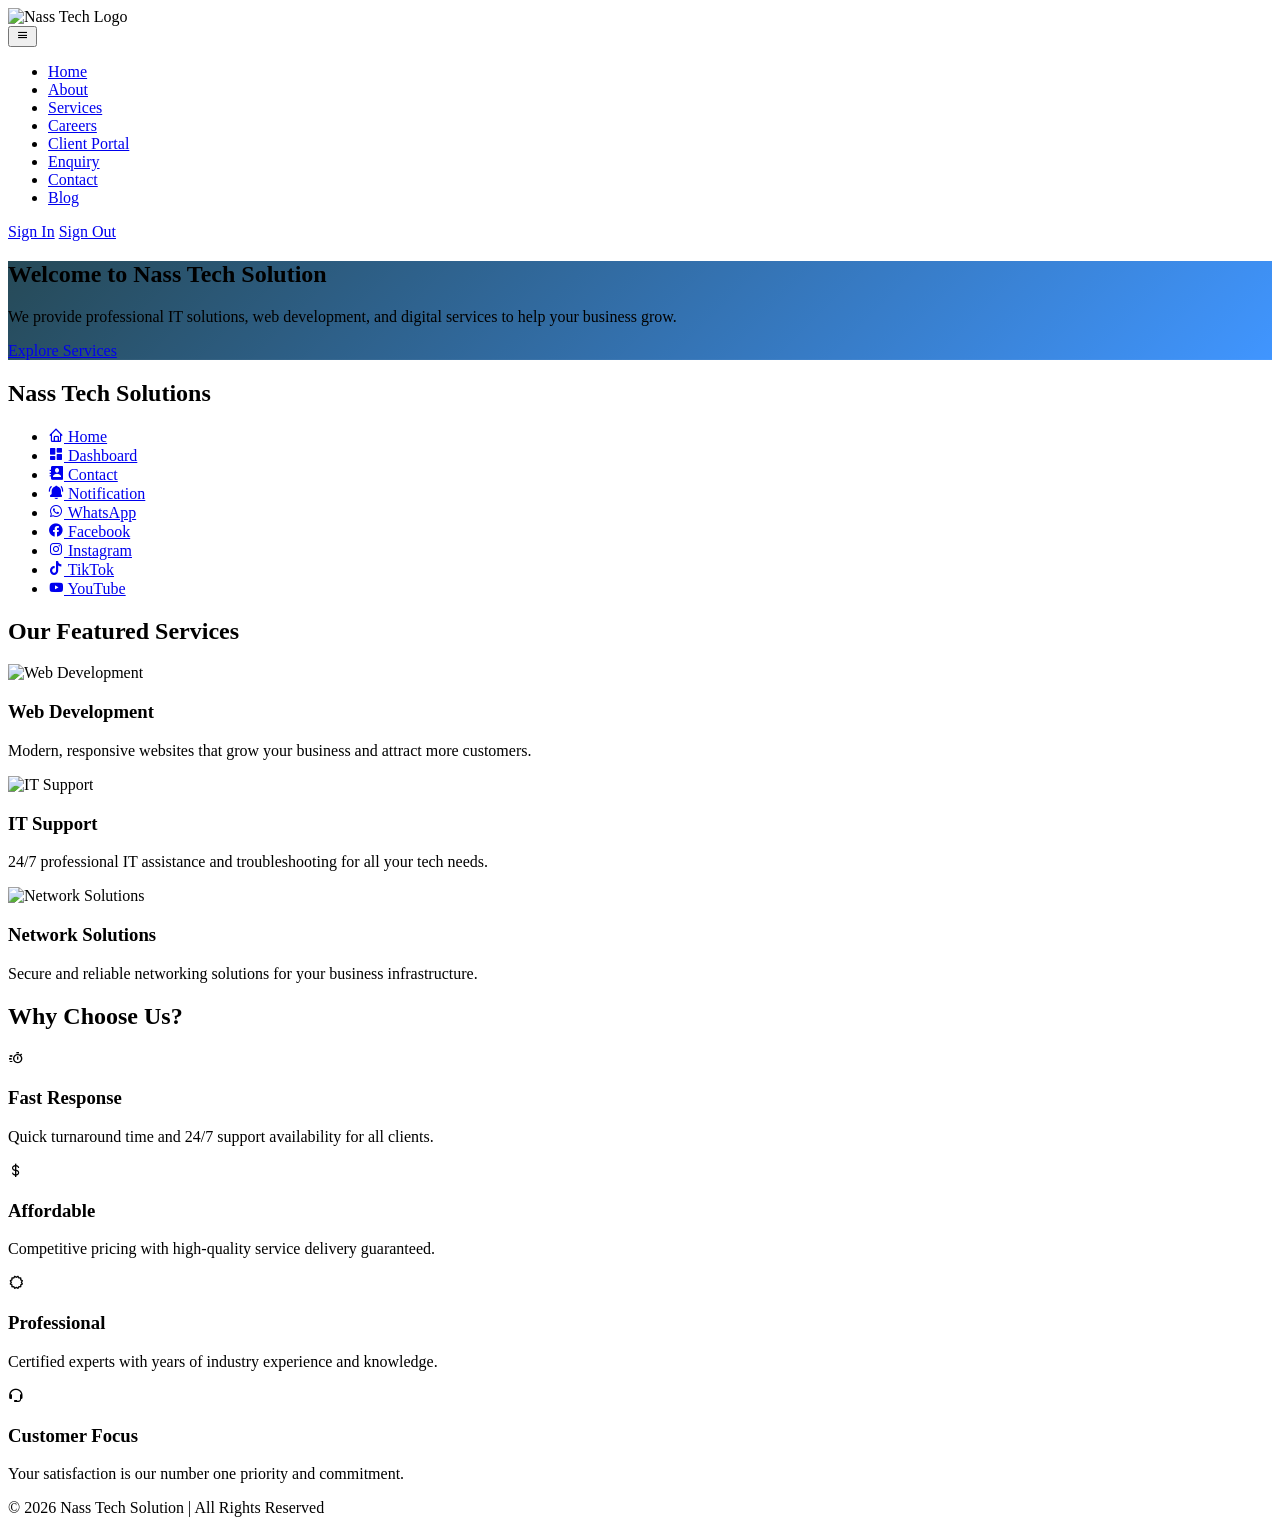
==== index.html @ ac62fe36 "Add files via upload" ====
<!DOCTYPE html>
<!-- Declares the document type and version as HTML5 for proper browser rendering and standards compliance -->
<html lang="en">
    <!-- Root element of the HTML document. The 'lang' attribute sets the primary language to English for accessibility (screen readers) and search engine optimization (SEO) -->

<head>
    <!-- Contains meta-information about the document that is not displayed on the page itself -->
    
    <meta charset="UTF-8">
    <!-- Specifies the character encoding for the document as UTF-8, which supports almost all international characters, symbols, and emojis -->
    
    <meta name="viewport" content="width=device-width, initial-scale=1.0">
    <!-- Ensures proper responsive behavior on mobile devices by setting the viewport width equal to the device's width and initial zoom scale to 1.0. Prevents mobile browsers from scaling down the page -->
     <meta name="description" content="welcome to our home page!, the page that welcome you in our website(design by Hlalelani Maluleke)">
     <meta name="keywords" content=" our website its easy to navigate, you will see welcome message to fell welcome it have dashboard , notification but you can access it when you are register, you can explore services when you are in home page"> 
    
    <title>Nass Tech Solution | Home</title>
    <!-- Sets the title of the web page, which appears on the browser tab, in bookmarks, and in search engine results -->
    
    <link rel="stylesheet" href="css/style.css">
    <!-- Links an external CSS stylesheet (located at css/style.css) to control the visual styling, layout, and responsive design of the page -->
    
    <link href='https://unpkg.com/boxicons@2.1.4/css/boxicons.min.css' rel='stylesheet'>
    <!-- Imports the Boxicons icon library from a CDN (Content Delivery Network), providing a wide range of scalable vector icons for use throughout the page -->
    
    <link rel="icon" href="images/logo/logo.png">
    <!-- Sets the favicon (small icon displayed in the browser tab next to the page title) to the company logo image -->
</head>

<body>
    <!-- Contains all visible content of the web page that users interact with -->

    <!-- ================= NAVIGATION BAR ================= -->
    <!-- Creates the primary navigation menu at the top of the page for site-wide navigation -->
    <nav>
        <!-- Semantic HTML5 element specifically for navigation sections -->
        
        <div class="logo">
            <!-- Container for the company logo, typically positioned on the left of the navigation bar -->
            <img src="images/logo/logo.png" alt="Nass Tech Logo">
            <!-- Displays the company logo image. The 'alt' attribute provides alternative text for screen readers and when images fail to load. Credit note: raf design.com -->
        </div>
        
        <ul class="nav-links">
            <!-- Unordered list holding all primary navigation links. The 'nav-links' class is used for CSS styling (flexbox/horizontal layout) -->
            <li><a href="index.html" class="active">Home</a></li>
            <!-- List item with hyperlink to the Home page. The 'active' class highlights the current page in the navigation menu (typically different color or underline) -->
            <li><a href="about_us.html">About</a></li>
            <!-- Link to the About Us page -->
            <li><a href="services.html">Services</a></li>
            <!-- Link to the Services page -->
            <li><a href="careers.html">Careers</a></li>
            <!-- Link to the Careers/Jobs page -->
            <li><a href="client-portal.html">Client Portal</a></li>
            <!-- Link to the Client Portal (likely a login-protected area for existing clients) -->
            <li><a href="enquiries.html">Enquiry</a></li>
            <!-- Link to the Enquiry/Contact form page -->
            <li><a href="contact_us.html">Contact</a></li>
            <!-- Link to the Contact Us page -->
            <li><a href="blog.html">Blog</a></li>
            <!-- Link to the company Blog page -->
        </ul>
        
        <div class="nav-buttons">
            <!-- Container for authentication/account action buttons, typically positioned on the right side of the navigation bar -->
            <a href="#" class="btn">Sign In</a>
            <!-- Sign In button (currently placeholder link with '#'). Allows existing users to log into their account -->
            <a href="#" class="btn logout">Sign Out</a>
            <!-- Sign Out button with an additional 'logout' class for specific styling (could be hidden when user is not logged in via JavaScript) -->
        </div>
    </nav>

    <!-- ================= HERO SECTION ================= -->
    <!-- Large promotional banner area at the top of the page designed to grab user attention and communicate the core value proposition -->
    <section class="hero" style="background: linear-gradient(135deg, rgba(0,42,58,0.85), rgba(0,114,255,0.75)), url('images/hero/bg_img.jpg'); background-size: cover; background-position: center;">
        <!-- Inline style creates a dark gradient overlay (135-degree angle from dark teal to semi-transparent blue) over a background image (bg_img.jpg). 
             The overlay improves text readability. 'background-size: cover' ensures the image covers the entire section; 'background-position: center' centers the image -->
        
        <div class="hero-content">
            <!-- Container for the hero text content, centered on top of the background image -->
            <h1>Welcome to Nass Tech Solution</h1>
            <!-- Main heading of the hero section - the most important text on the page for both users and SEO -->
            <p>We provide professional IT solutions, web development, and digital services to help your business grow.</p>
            <!-- Supporting subheading text describing the company's core services and value proposition -->
            <a href="services.html" class="btn">Explore Services</a>
            <!-- Call-to-action button that directs users to the Services page to learn more about offerings -->
        </div>
    </section>

    <!-- ================= SIDEBAR ================= -->
    <!-- Sidebar navigation panel - typically positioned on the left or right side of the page containing additional navigation links and social media shortcuts -->
    <aside>
        <!-- Semantic HTML5 element for content that is tangentially related to the main content (sidebar content) -->
        
        <h1>Nass Tech Solutions</h1>
        <!-- Sidebar heading displaying the company name -->
        
        <ul>
            <!-- Unordered list containing sidebar navigation and social media links with icons -->
            <li><a href="#"><i class='bx bx-home'></i> Home</a></li>
            <!-- Link to Home page with home icon. Currently placeholder '#' - should be updated to actual URL -->
            <li><a href="#"><i class='bx bxs-dashboard'></i> Dashboard</a></li>
            <!-- Link to Dashboard (likely client portal or user account dashboard) with dashboard icon -->
            <li><a href="contact_us.html"><i class='bx bxs-contact'></i> Contact</a></li>
            <!-- Link to Contact Us page with contact icon -->
            <li><a href="#"><i class='bx bxs-bell-ring'></i> Notification</a></li>
            <!-- Link to Notifications center with bell icon (could be for user alerts/messages) -->
            <li><a href="#"><i class='bx bxl-whatsapp'></i> WhatsApp</a></li>
            <!-- Link to WhatsApp (likely company WhatsApp chat or business profile) with WhatsApp brand icon -->
            <li><a href="#"><i class='bx bxl-facebook-circle'></i> Facebook</a></li>
            <!-- Link to company Facebook page with Facebook brand icon -->
            <li><a href="#"><i class='bx bxl-instagram'></i> Instagram</a></li>
            <!-- Link to company Instagram profile with Instagram brand icon -->
            <li><a href="#"><i class='bx bxl-tiktok'></i> TikTok</a></li>
            <!-- Link to company TikTok channel with TikTok brand icon -->
            <li><a href="#"><i class='bx bxl-youtube'></i> YouTube</a></li>
            <!-- Link to company YouTube channel with YouTube brand icon -->
        </ul>
    </aside>

    <!-- ================= FEATURED SERVICES SECTION ================= -->
    <!-- Highlights three core services offered by the company in a card-based layout to quickly inform visitors about key offerings -->
    <section class="section">
        <!-- Generic section container with class 'section' for consistent styling (padding, margins, max-width, etc.) -->
        
        <h2>Our Featured Services</h2>
        <!-- Section heading identifying the content as featured services -->
        
        <div class="cards">
            <!-- Container using CSS Grid or Flexbox (via the 'cards' class) to display service cards in a responsive grid layout -->
            
            <div class="card">
                <!-- Individual card component for one featured service -->
                <img src="images/home/dev1.jpg" alt="Web Development">
                <!-- Service-related image with descriptive alt text for accessibility -->
                <h3>Web Development</h3>
                <!-- Service title -->
                <p>Modern, responsive websites that grow your business and attract more customers.</p>
                <!-- Brief description of the web development service -->
            </div>
            
            <div class="card">
                <!-- Second featured service card -->
                <img src="images/home/remotes.png" alt="IT Support">
                <h3>IT Support</h3>
                <p>24/7 professional IT assistance and troubleshooting for all your tech needs.</p>
                <!-- Highlights round-the-clock support availability -->
            </div>
            
            <div class="card">
                <!-- Third featured service card -->
                <img src="images/home/net.jpg" alt="Network Solutions">
                <h3>Network Solutions</h3>
                <p>Secure and reliable networking solutions for your business infrastructure.</p>
                <!-- Focuses on security and reliability for business networks -->
            </div>
        </div>
    </section>

    <!-- ================= WHY CHOOSE US SECTION ================= -->
    <!-- Highlights key differentiators and value propositions to build trust and persuade potential clients to choose this company -->
    <section class="section">
        <h2>Why Choose Us?</h2>
        <!-- Section heading asking a persuasive question to engage users and introduce the benefits -->
        
        <div class="contact-grid">
            <!-- Container using a grid layout (similar to 'cards' but named 'contact-grid' for semantic clarity) to display benefit features -->
            
            <div class="contact-card">
                <!-- Individual feature card for each benefit -->
                <div class="contact-icon">
                    <i class='bx bx-timer'></i>
                    <!-- Boxicons timer icon representing quick/fast response time -->
                </div>
                <h3>Fast Response</h3>
                <!-- Benefit title -->
                <p>Quick turnaround time and 24/7 support availability for all clients.</p>
                <!-- Detailed explanation of the benefit -->
            </div>
            
            <div class="contact-card">
                <!-- Second benefit card -->
                <div class="contact-icon">
                    <i class='bx bx-dollar'></i>
                    <!-- Dollar sign icon representing affordability and cost-effectiveness -->
                </div>
                <h3>Affordable</h3>
                <p>Competitive pricing with high-quality service delivery guaranteed.</p>
                <!-- Emphasizes value for money -->
            </div>
            
            <div class="contact-card">
                <!-- Third benefit card -->
                <div class="contact-icon">
                    <i class='bx bx-certification'></i>
                    <!-- Certification/badge icon representing professional credentials and expertise -->
                </div>
                <h3>Professional</h3>
                <p>Certified experts with years of industry experience and knowledge.</p>
                <!-- Highlights team qualifications -->
            </div>
            
            <div class="contact-card">
                <!-- Fourth benefit card -->
                <div class="contact-icon">
                    <i class='bx bx-support'></i>
                    <!-- Support/headset icon representing customer service and client focus -->
                </div>
                <h3>Customer Focus</h3>
                <p>Your satisfaction is our number one priority and commitment.</p>
                <!-- Emphasizes client-centric approach -->
            </div>
        </div>
    </section>

    <!-- ================= FOOTER ================= -->
    <!-- Bottom section of the page containing copyright, legal information, and often additional links -->
    <footer>
        <!-- Semantic HTML5 element for footer content - typically appears at the bottom of every page -->
        <p>© 2026 Nass Tech Solution | All Rights Reserved</p>
        <!-- Copyright notice with the company name, current year, and legal rights statement. 
             The '©' symbol represents the copyright mark. This protects the company's ownership of the website content -->
    </footer>
    <script>
    // ================= MOBILE MENU FUNCTIONALITY =================
    // This script adds a hamburger menu button and makes the navigation responsive on mobile devices
    
    document.addEventListener('DOMContentLoaded', function() {
        // Get the navigation element
        const nav = document.querySelector('nav');
        
        // Check if hamburger button already exists (to avoid duplicates)
        const existingToggle = document.querySelector('.menu-toggle');
        
        // Create hamburger button if it doesn't exist
        if (!existingToggle && nav) {
            // Create the hamburger button element
            const toggleBtn = document.createElement('button');
            toggleBtn.className = 'menu-toggle';
            toggleBtn.setAttribute('aria-label', 'Toggle menu');
            toggleBtn.setAttribute('aria-expanded', 'false');
            toggleBtn.innerHTML = '<i class="bx bx-menu"></i>'; // Using Boxicons menu icon
            
            // Find where to insert the button (after the logo)
            const logo = document.querySelector('.logo');
            if (logo && logo.nextSibling) {
                nav.insertBefore(toggleBtn, logo.nextSibling);
            } else {
                nav.insertBefore(toggleBtn, nav.firstChild);
            }
        }
        
        // Get the menu toggle button and navigation links
        const menuToggle = document.querySelector('.menu-toggle');
        const navLinks = document.querySelector('.nav-links');
        
        // Add click functionality if both elements exist
        if (menuToggle && navLinks) {
            menuToggle.addEventListener('click', function(e) {
                e.stopPropagation();
                
                // Toggle the 'active' class on nav-links
                navLinks.classList.toggle('active');
                
                // Update aria-expanded attribute for accessibility
                const isExpanded = navLinks.classList.contains('active');
                menuToggle.setAttribute('aria-expanded', isExpanded);
                
                // Change icon between menu and close (X)
                const icon = menuToggle.querySelector('i');
                if (icon) {
                    if (navLinks.classList.contains('active')) {
                        icon.classList.remove('bx-menu');
                        icon.classList.add('bx-x');
                    } else {
                        icon.classList.remove('bx-x');
                        icon.classList.add('bx-menu');
                    }
                }
            });
            
            // Close the menu when a navigation link is clicked (good user experience)
            const navLinksItems = navLinks.querySelectorAll('a');
            navLinksItems.forEach(link => {
                link.addEventListener('click', function() {
                    navLinks.classList.remove('active');
                    
                    // Reset the menu icon back to hamburger
                    const icon = menuToggle.querySelector('i');
                    if (icon) {
                        icon.classList.remove('bx-x');
                        icon.classList.add('bx-menu');
                    }
                    
                    // Update aria-expanded
                    menuToggle.setAttribute('aria-expanded', 'false');
                });
            });
        }
        
        // Close menu when clicking outside of it (optional but improves UX)
        document.addEventListener('click', function(event) {
            const menuToggle = document.querySelector('.menu-toggle');
            const navLinks = document.querySelector('.nav-links');
            
            if (menuToggle && navLinks && navLinks.classList.contains('active')) {
                // Check if click is outside both the menu toggle and the nav links
                if (!menuToggle.contains(event.target) && !navLinks.contains(event.target)) {
                    navLinks.classList.remove('active');
                    
                    // Reset the menu icon back to hamburger
                    const icon = menuToggle.querySelector('i');
                    if (icon) {
                        icon.classList.remove('bx-x');
                        icon.classList.add('bx-menu');
                    }
                    
                    // Update aria-expanded
                    menuToggle.setAttribute('aria-expanded', 'false');
                }
            }
        });
        
        // Handle window resize - reset menu if screen becomes larger
        window.addEventListener('resize', function() {
            const menuToggle = document.querySelector('.menu-toggle');
            const navLinks = document.querySelector('.nav-links');
            
            if (window.innerWidth > 768 && navLinks && navLinks.classList.contains('active')) {
                navLinks.classList.remove('active');
                
                // Reset the menu icon
                if (menuToggle) {
                    const icon = menuToggle.querySelector('i');
                    if (icon) {
                        icon.classList.remove('bx-x');
                        icon.classList.add('bx-menu');
                    }
                    menuToggle.setAttribute('aria-expanded', 'false');
                }
            }
        });
    });
</script>
<script src="js/script.js"></script>
</body>
</html>
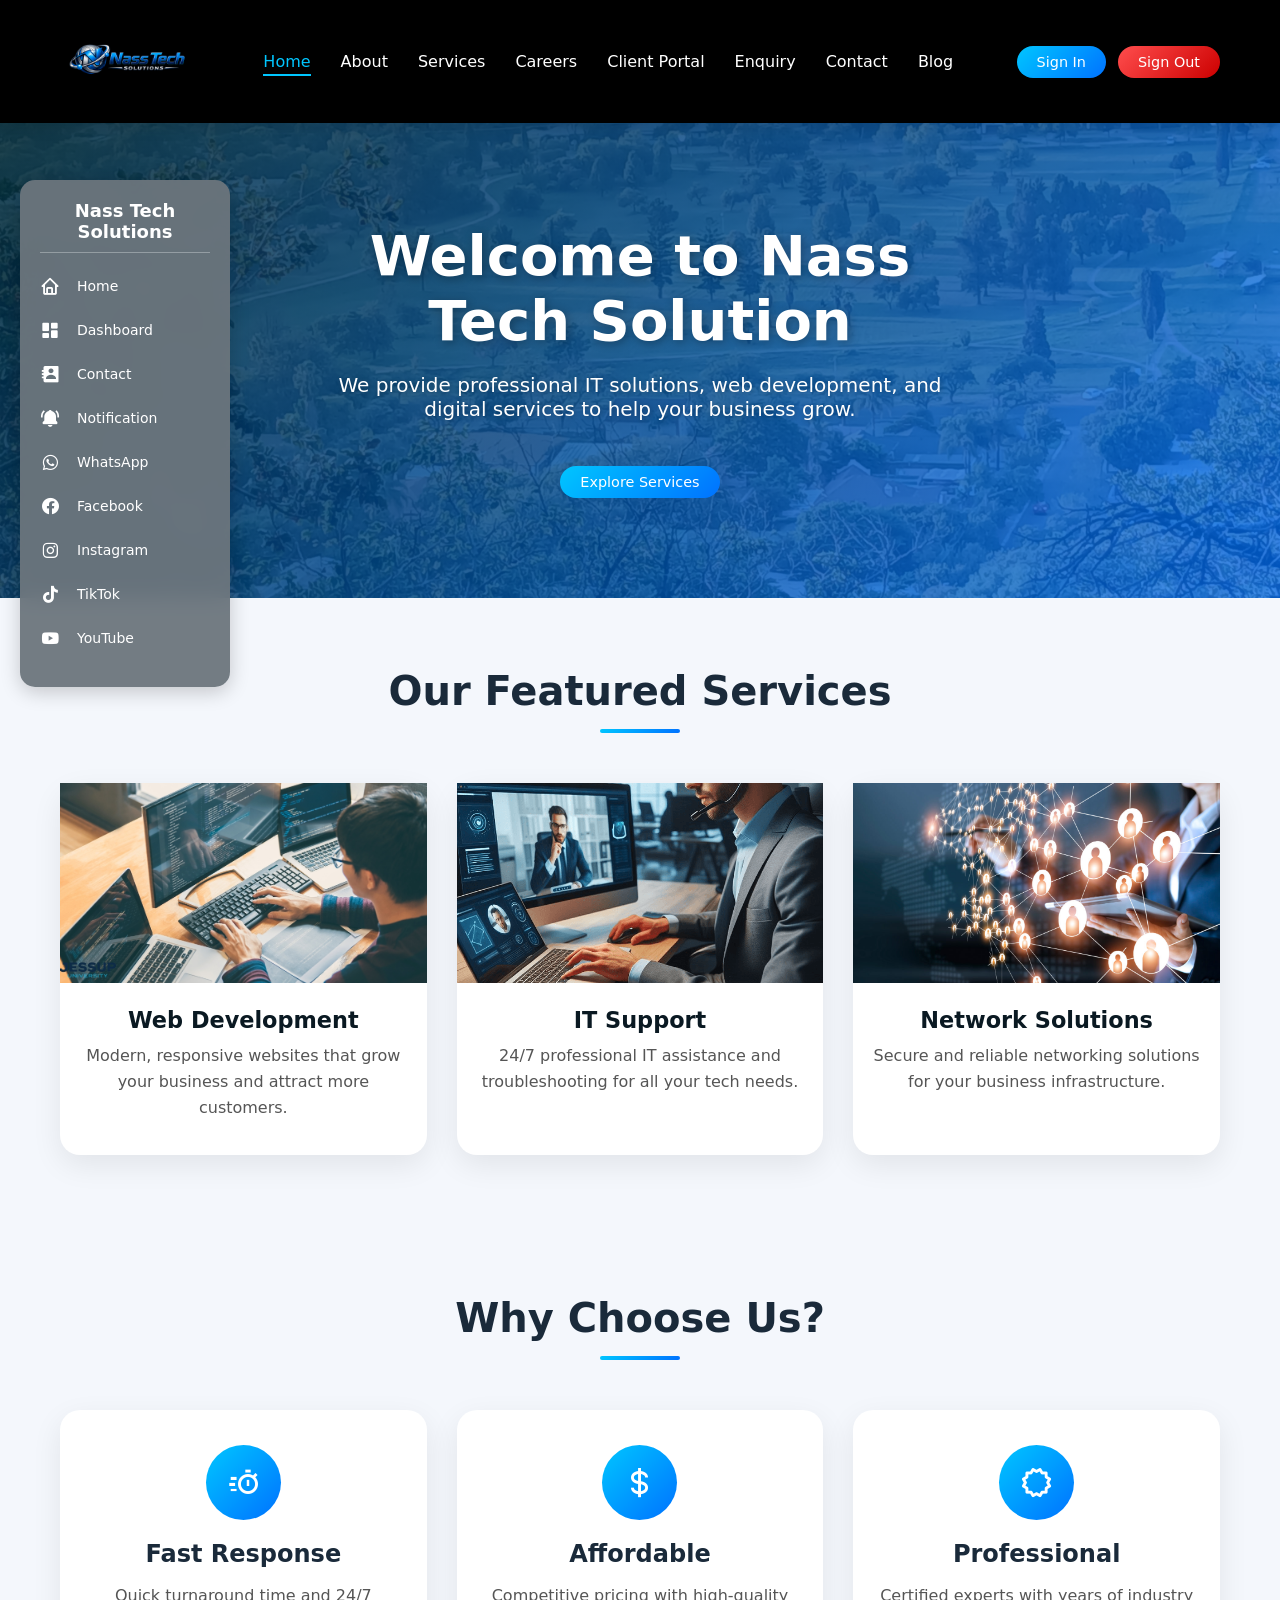
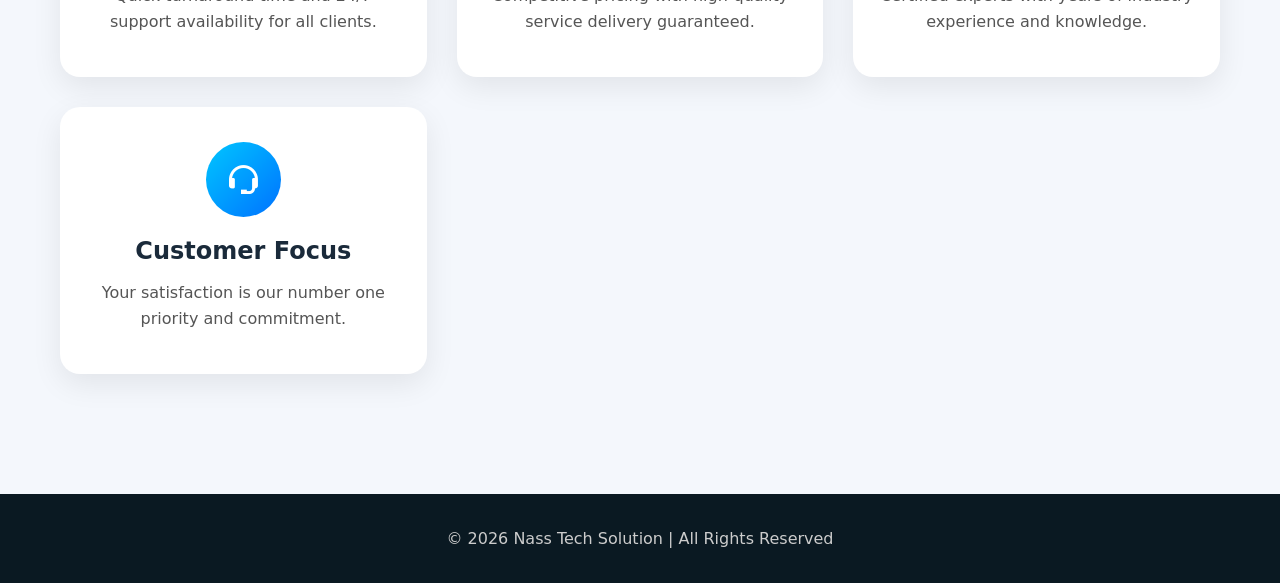
==== commit 488a901e: "Update index.html" ====
--- a/index.html
+++ b/index.html
@@ -12,7 +12,7 @@
     <meta name="viewport" content="width=device-width, initial-scale=1.0">
     <!-- Ensures proper responsive behavior on mobile devices by setting the viewport width equal to the device's width and initial zoom scale to 1.0. Prevents mobile browsers from scaling down the page -->
      <meta name="description" content="welcome to our home page!, the page that welcome you in our website(design by Hlalelani Maluleke)">
-     <meta name="keywords" content=" our website its easy to navigate, you will see welcome message to fell welcome it have dashboard , notification but you can access it when you are register, you can explore services when you are in home page"> 
+     <meta name="keywords" content=" IT solutions, web development, network solutions, IT support, digital services, tech company, Nass Tech"> 
     
     <title>Nass Tech Solution | Home</title>
     <!-- Sets the title of the web page, which appears on the browser tab, in bookmarks, and in search engine results -->
@@ -344,4 +344,4 @@
 </script>
 <script src="js/script.js"></script>
 </body>
-</html>+</html>
--- a/css/style.css
+++ b/css/style.css
@@ -0,0 +1,1453 @@
+/* ========================= RESET ========================= */                                                                 /* reference   https://meyerweb.com/eric/tools/css/reset/ */   
+/* Resets default browser styles to ensure consistent rendering across all browsers */
+* {
+    margin: 0;
+    /* Removes default margin from all elements */
+    padding: 0;
+    /* Removes default padding from all elements */
+    box-sizing: border-box;
+    /* Includes padding and border in element's total width/height calculation, making layout more predictable */
+    font-family: 'Segoe UI', system-ui, -apple-system, BlinkMacSystemFont, 'Roboto', sans-serif;
+    /* Sets a modern font stack with fallbacks for cross-platform compatibility */
+}
+
+body {                                                                                                                      
+    background: #f4f7fc;
+    /* Light blue-gray background for the entire page, creating a clean, professional look */
+}
+
+/* ========================= NAVBAR ========================= */
+nav {
+    background: #000000;
+    padding: 15px 60px;
+    display: flex;
+    align-items: center;
+    justify-content: space-between;
+    flex-wrap: wrap;
+    position: sticky;
+    top: 0;
+    z-index: 1000;
+    box-shadow: 0 4px 15px rgba(0,0,0,0.1);
+}
+
+.logo img {
+    width: 140px;
+    height: auto;
+    display: block;
+    border-radius: 10px;
+    transition: transform 0.3s;
+}
+
+.logo img:hover {
+    transform: scale(1.05);
+}
+
+.nav-links {
+    display: flex;
+    list-style: none;
+    gap: 30px;
+    flex-wrap: wrap;
+}
+
+.nav-links a {
+    text-decoration: none;
+    color: white;
+    font-size: 16px;
+    font-weight: 500;
+    transition: 0.3s;
+    position: relative;
+}
+
+.nav-links a::after {
+    content: '';
+    position: absolute;
+    bottom: -5px;
+    left: 0;
+    width: 0%;
+    height: 2px;
+    background: #00c6ff;
+    transition: 0.3s;
+}
+
+.nav-links a:hover::after,
+.nav-links .active::after {
+    width: 100%;
+}
+
+.nav-links a:hover,
+.nav-links .active {
+    color: #00c6ff;
+}
+
+/* ========================= BUTTONS ========================= */
+.btn {
+    padding: 8px 20px;
+    border-radius: 30px;
+    background: linear-gradient(135deg, #00c6ff, #0072ff);
+    color: white;
+    text-decoration: none;
+    transition: 0.3s;
+    font-weight: 500;
+    display: inline-block;
+    cursor: pointer;
+    border: none;
+    font-size: 14px;
+}
+
+.btn:hover {
+    transform: translateY(-2px);
+    box-shadow: 0 5px 15px rgba(0,114,255,0.3);
+}
+
+.logout {
+    background: linear-gradient(135deg, #ff4d4d, #cc0000);
+}
+
+.logout:hover {
+    box-shadow: 0 5px 15px rgba(255,0,0,0.3);
+}
+
+.nav-buttons {
+    display: flex;
+    gap: 12px;
+}
+
+.btn:active {
+    transform: scale(0.95);
+}
+
+/* ========================= HERO ========================= */
+.hero {
+    min-height: 50vh;
+    background-size: cover;
+    background-position: center;
+    display: flex;
+    flex-direction: column;
+    align-items: center;
+    justify-content: center;
+    text-align: center;
+    color: white;
+    position: relative;
+    background-color: #0a2b3a;
+    padding: 80px 20px;
+}
+
+.hero h1 {
+    font-size: 56px;
+    margin-bottom: 20px;
+    font-weight: 700;
+    text-shadow: 2px 2px 10px rgba(0,0,0,0.3);
+}
+
+.hero p {
+    font-size: 20px;
+    max-width: 700px;
+    margin: 0 auto;
+    text-shadow: 1px 1px 5px rgba(0,0,0,0.3);
+}
+
+.hero-content {
+    text-align: center;
+    max-width: 700px;
+    padding: 20px;
+}
+
+.hero-content .btn {
+    margin-top: 45px;
+    display: inline-block;
+}
+
+/* ========================= SECTIONS ========================= */
+.section {
+    padding: 70px 20px;
+    max-width: 1200px;
+    margin: 0 auto;
+}
+
+.section h2 {
+    font-size: 2.5rem;
+    text-align: center;
+    margin-bottom: 50px;
+    color: #1a2a3a;
+    position: relative;
+}
+
+.section h2::after {
+    content: "";
+    display: block;
+    width: 80px;
+    height: 4px;
+    background: linear-gradient(135deg, #00c6ff, #0072ff);
+    margin: 15px auto 0;
+    border-radius: 2px;
+}
+
+/* ========================= CARDS ========================= */
+.cards {
+    display: grid;
+    grid-template-columns: repeat(auto-fit, minmax(320px, 1fr));
+    gap: 30px;
+}
+
+/* CRITICAL FIX: Changed overflow from 'hidden' to 'visible' so dropdown content isn't cut off */
+.card {
+    background: white;
+    border-radius: 20px;
+    overflow: visible;
+    /* CHANGED: This allows the dropdown details to be visible outside the card */
+    box-shadow: 0 10px 30px rgba(0,0,0,0.08);
+    text-align: center;
+    padding-bottom: 25px;
+    transition: all 0.3s ease;
+}
+
+.card:hover {
+    transform: translateY(-8px);
+    box-shadow: 0 20px 40px rgba(0,0,0,0.12);
+}
+
+.card img, .card video {
+    width: 100%;
+    height: 200px;
+    object-fit: cover;
+    transition: transform 0.3s;
+}
+
+.card:hover img, .card:hover video {
+    transform: scale(1.05);
+}
+
+.card h3 {
+    margin: 20px 0 10px;
+    color: #0a1922;
+    font-size: 1.4rem;
+}
+
+.card p {
+    padding: 0 20px;
+    color: #555;
+    line-height: 1.6;
+    margin-bottom: 10px;
+}
+
+.card small {
+    color: #888;
+    font-size: 12px;
+}
+
+.price {
+    font-size: 28px;
+    font-weight: bold;
+    color: #0072ff;
+    margin: 15px 0;
+    background: linear-gradient(135deg, #00c6ff10, #0072ff10);
+    display: inline-block;
+    padding: 8px 20px;
+    border-radius: 40px;
+}
+
+.price span {
+    font-size: 14px;
+    color: #777;
+    font-weight: normal;
+}
+
+.card video {
+    background: #1a2a3a;
+    cursor: pointer;
+}
+
+.card video::-webkit-media-controls {
+    background: rgba(0,0,0,0.6);
+    border-radius: 10px;
+}
+
+.card .btn {
+    margin-top: 10px;
+    display: inline-block;
+    padding: 10px 25px;
+}
+
+/* ========================= CONTACT PAGE STYLES ========================= */
+.contact-grid {
+    display: grid;
+    grid-template-columns: repeat(auto-fit, minmax(280px, 1fr));
+    gap: 30px;
+    margin-top: 40px;
+}
+
+.contact-card {
+    background: white;
+    border-radius: 20px;
+    padding: 35px 25px;
+    text-align: center;
+    box-shadow: 0 10px 30px rgba(0,0,0,0.08);
+    transition: all 0.3s ease;
+}
+
+.contact-card:hover {
+    transform: translateY(-8px);
+    box-shadow: 0 20px 40px rgba(0,0,0,0.12);
+}
+
+.contact-icon {
+    width: 75px;
+    height: 75px;
+    background: linear-gradient(135deg, #00c6ff, #0072ff);
+    border-radius: 50%;
+    display: flex;
+    align-items: center;
+    justify-content: center;
+    margin: 0 auto 20px;
+    transition: transform 0.3s;
+}
+
+.contact-card:hover .contact-icon {
+    transform: scale(1.1);
+}
+
+.contact-icon i {
+    font-size: 35px;
+    color: white;
+}
+
+.contact-card h3 {
+    font-size: 1.5rem;
+    margin-bottom: 15px;
+    color: #1a2a3a;
+}
+
+.contact-card p {
+    color: #555;
+    line-height: 1.6;
+    margin: 8px 0;
+}
+
+.contact-card a {
+    color: #0072ff;
+    text-decoration: none;
+    transition: 0.3s;
+    font-weight: 500;
+}
+
+.contact-card a:hover {
+    color: #00c6ff;
+    text-decoration: underline;
+}
+
+/* ========================= ENQUIRY PAGE STYLES ========================= */
+.enquiry-grid {
+    display: grid;
+    grid-template-columns: 1fr 1.5fr;
+    gap: 40px;
+    align-items: start;
+}
+
+.enquiry-info-card {
+    background: linear-gradient(135deg, #0a1922, #0e2a38);
+    border-radius: 25px;
+    padding: 40px 30px;
+    color: white;
+    position: sticky;
+    top: 100px;
+}
+
+.enquiry-info-card .info-icon {
+    width: 70px;
+    height: 70px;
+    background: linear-gradient(135deg, #00c6ff, #0072ff);
+    border-radius: 50%;
+    display: flex;
+    align-items: center;
+    justify-content: center;
+    margin-bottom: 25px;
+}
+
+.enquiry-info-card .info-icon i {
+    font-size: 35px;
+    color: white;
+}
+
+.enquiry-info-card h3 {
+    font-size: 1.8rem;
+    margin-bottom: 15px;
+}
+
+.enquiry-info-card p {
+    line-height: 1.6;
+    margin-bottom: 25px;
+    opacity: 0.9;
+}
+
+.info-list {
+    list-style: none;
+    margin-top: 20px;
+}
+
+.info-list li {
+    margin-bottom: 12px;
+    display: flex;
+    align-items: center;
+    gap: 10px;
+}
+
+.info-list li i {
+    color: #00c6ff;
+    font-size: 20px;
+}
+
+.enquiry-form-container {
+    background: white;
+    border-radius: 25px;
+    padding: 35px;
+    box-shadow: 0 10px 30px rgba(0,0,0,0.08);
+}
+
+.enquiry-form-container h3 {
+    font-size: 1.6rem;
+    color: #1a2a3a;
+    margin-bottom: 25px;
+    display: flex;
+    align-items: center;
+    gap: 10px;
+}
+
+.enquiry-form-container h3 i {
+    color: #00c6ff;
+}
+
+/* ========================= FORM STYLES ========================= */
+.form-container {
+    background: white;
+    border-radius: 25px;
+    padding: 45px;
+    box-shadow: 0 10px 30px rgba(0,0,0,0.08);
+    max-width: 700px;
+    margin: 0 auto;
+}
+
+.form-row {
+    display: grid;
+    grid-template-columns: 1fr 1fr;
+    gap: 20px;
+}
+
+.input-group {
+    margin-bottom: 22px;
+}
+
+.input-group label {
+    display: block;
+    margin-bottom: 8px;
+    font-weight: 600;
+    color: #1a2a3a;
+}
+
+.input-group label i {
+    color: #00c6ff;
+    margin-right: 5px;
+}
+
+.input-group input,
+.input-group textarea,
+.enquiry-form-container input,
+.enquiry-form-container textarea,
+form input,
+form textarea {
+    width: 100%;
+    padding: 14px 18px;
+    border: 2px solid #e0e6ed;
+    border-radius: 12px;
+    font-size: 1rem;
+    transition: all 0.3s;
+    background: #f9fbfd;
+}
+
+.input-group input:focus,
+.input-group textarea:focus,
+.enquiry-form-container input:focus,
+.enquiry-form-container textarea:focus,
+form input:focus,
+form textarea:focus {
+    outline: none;
+    border-color: #00c6ff;
+    background: white;
+    box-shadow: 0 0 0 4px rgba(0,198,255,0.1);
+}
+
+.btn-submit,
+form button,
+.enquiry-form-container button {
+    background: linear-gradient(135deg, #00c6ff, #0072ff);
+    color: white;
+    border: none;
+    padding: 14px 35px;
+    border-radius: 40px;
+    font-size: 1rem;
+    font-weight: 600;
+    cursor: pointer;
+    transition: all 0.3s;
+    width: 100%;
+    display: flex;
+    align-items: center;
+    justify-content: center;
+    gap: 10px;
+}
+
+.btn-submit:hover,
+form button:hover,
+.enquiry-form-container button:hover {
+    transform: translateY(-2px);
+    box-shadow: 0 8px 20px rgba(0,114,255,0.3);
+}
+
+/* ========================= FOOTER ========================= */
+footer {
+    background: #0a1922;
+    color: #ccc;
+    text-align: center;
+    padding: 35px 20px;
+    margin-top: 50px;
+}
+
+/* ========================= SIDEBAR ========================= */
+aside {
+    position: fixed;
+    top: 180px;
+    left: 20px;
+    background: rgba(108, 117, 125, 0.95);
+    backdrop-filter: blur(10px);
+    padding: 20px;
+    border-radius: 15px;
+    width: 210px;
+    color: white;
+    z-index: 999;
+    box-shadow: 0 5px 20px rgba(0,0,0,0.2);
+}
+
+aside h1 {
+    font-size: 18px;
+    margin-bottom: 18px;
+    text-align: center;
+    border-bottom: 1px solid rgba(255,255,255,0.3);
+    padding-bottom: 10px;
+}
+
+aside ul {
+    list-style: none;
+}
+
+aside ul li {
+    margin-bottom: 14px;
+}
+
+aside ul li a {
+    color: white;
+    text-decoration: none;
+    display: flex;
+    align-items: center;
+    gap: 12px;
+    transition: 0.3s;
+    padding: 5px 0;
+    font-size: 14px;
+}
+
+aside ul li a:hover {
+    color: #00c6ff;
+    transform: translateX(5px);
+}
+
+aside ul li a i {
+    font-size: 20px;
+    width: 25px;
+}
+
+/* ========================= MAP SECTION STYLES ========================= */
+.map-wrapper {
+    width: 100%;
+    border-radius: 20px;
+    overflow: hidden;
+    box-shadow: 0 10px 30px rgba(0,0,0,0.1);
+    transition: transform 0.3s ease, box-shadow 0.3s ease;
+}
+
+.map-wrapper:hover {
+    transform: translateY(-5px);
+    box-shadow: 0 20px 40px rgba(0,0,0,0.15);
+}
+
+.map-wrapper iframe {
+    width: 100%;
+    height: 400px;
+    border: 0;
+    display: block;
+}
+
+.map-address {
+    text-align: center;
+    margin-top: 1.2rem;
+    font-size: 1rem;
+    color: #0a2f44;
+    font-weight: 500;
+}
+
+/* ========================= BLOG VIDEO SPECIFIC ========================= */
+.card video {
+    width: 100%;
+    height: 200px;
+    object-fit: cover;
+    background: #1a2a3a;
+    border-radius: 15px 15px 0 0;
+}
+
+/* ========================= ACTIVE NAVIGATION ========================= */
+.nav-links .active {
+    color: #00c6ff;
+}
+
+.nav-links .active::after {
+    width: 100%;
+}
+
+/* ========================= SCROLL BEHAVIOR ========================= */
+html {
+    scroll-behavior: smooth;
+}
+
+/* ========================= SERVICE ICONS IN CARDS ========================= */
+.card i {
+    font-size: 48px;
+    color: #0072ff;
+    margin-top: 20px;
+    display: inline-block;
+}
+
+/* ========================= RESPONSIVE DESIGN ========================= */
+@media (max-width: 1200px) {
+    /* Don't hide the sidebar, just make it smaller */
+    aside {
+        width: 220px;
+        left: 10px;
+        top: 100px;
+        padding: 15px;
+    }
+    
+    /* Adjust body margin to match smaller sidebar */
+    body {
+        margin-left: 240px;
+    }
+    
+    nav {
+        padding: 15px 30px;
+    }
+}
+
+@media (max-width: 900px) {
+    .enquiry-grid {
+        grid-template-columns: 1fr;
+        gap: 30px;
+    }
+    .enquiry-info-card {
+        position: relative;
+        top: 0;
+    }
+}
+
+@media (max-width: 768px) {
+    nav {
+        flex-direction: column;
+        gap: 15px;
+        padding: 15px;
+    }
+    .nav-links {
+        justify-content: center;
+        gap: 18px;
+    }
+    .hero h1 {
+        font-size: 36px;
+    }
+    .hero p {
+        font-size: 16px;
+    }
+    .section h2 {
+        font-size: 28px;
+    }
+    .form-row {
+        grid-template-columns: 1fr;
+        gap: 0;
+    }
+    .form-container {
+        padding: 25px;
+    }
+    .contact-card {
+        padding: 25px 20px;
+    }
+    .enquiry-form-container {
+        padding: 25px;
+    }
+    .enquiry-info-card {
+        padding: 25px;
+    }
+    .enquiry-info-card h3 {
+        font-size: 1.4rem;
+    }
+    .cards {
+        gap: 20px;
+        grid-template-columns: 1fr;
+    }
+    .contact-grid {
+        gap: 20px;
+    }
+    .card h3 {
+        font-size: 1.2rem;
+    }
+    .price {
+        font-size: 22px;
+        padding: 6px 15px;
+    }
+}
+
+@media (max-width: 480px) {
+    .hero h1 {
+        font-size: 28px;
+    }
+    .section {
+        padding: 40px 15px;
+    }
+    .btn {
+        padding: 6px 15px;
+        font-size: 12px;
+    }
+    .nav-links {
+        gap: 12px;
+    }
+    .nav-links a {
+        font-size: 13px;
+    }
+    .contact-icon {
+        width: 55px;
+        height: 55px;
+    }
+    .contact-icon i {
+        font-size: 25px;
+    }
+    .contact-card h3 {
+        font-size: 1.2rem;
+    }
+}
+
+/* ========================= NEWSLETTER SECTION ========================= */
+#newsletterMsg {
+    transition: all 0.3s ease;
+}
+
+/* ========================= PRICING TABLE HIGHLIGHTS ========================= */
+.card .price {
+    margin: 15px auto;
+    width: fit-content;
+}
+
+/* ========================= IMAGE PLACEHOLDER STYLES ========================= */
+img[src*="images/"] {
+    background: linear-gradient(135deg, #e0e6ed, #f4f7fc);
+}
+
+/* ========================= CARD READ MORE BUTTON ========================= */
+.card .btn {
+    background: linear-gradient(135deg, #00c6ff, #0072ff);
+    width: auto;
+    display: inline-block;
+    padding: 8px 20px;
+    font-size: 14px;
+}
+
+.card .btn:hover {
+    transform: translateY(-2px);
+    box-shadow: 0 5px 15px rgba(0,114,255,0.3);
+}
+
+/* ==================== REGISTRATION MODAL STYLES ==================== */
+.modal {
+    display: none;
+    position: fixed;
+    top: 0;
+    left: 0;
+    width: 100%;
+    height: 100%;
+    background-color: rgba(0,0,0,0.6);
+    z-index: 1000;
+    justify-content: center;
+    align-items: center;
+    backdrop-filter: blur(4px);
+}
+
+.modal-content {
+    background-color: white;
+    max-width: 550px;
+    width: 90%;
+    border-radius: 28px;
+    box-shadow: 0 25px 45px rgba(0,0,0,0.2);
+    padding: 30px 35px;
+    position: relative;
+    animation: slideUp 0.3s ease;
+    max-height: 85vh;
+    overflow-y: auto;
+}
+
+@keyframes slideUp {
+    from {
+        transform: translateY(30px);
+        opacity: 0;
+    }
+    to {
+        transform: translateY(0);
+        opacity: 1;
+    }
+}
+
+.modal-close {
+    position: absolute;
+    right: 22px;
+    top: 18px;
+    font-size: 28px;
+    cursor: pointer;
+    color: #888;
+    transition: 0.2s;
+}
+
+.modal-close:hover {
+    color: #ff3b3b;
+}
+
+.modal-content h3 {
+    font-size: 26px;
+    margin-bottom: 10px;
+    color: #002a3a;
+    display: flex;
+    align-items: center;
+    gap: 10px;
+}
+
+.modal-content h3 i {
+    color: #0072ff;
+}
+
+.reg-form .input-group {
+    margin-bottom: 18px;
+}
+
+.reg-form .input-group label {
+    display: flex;
+    align-items: center;
+    gap: 8px;
+    font-weight: 600;
+    margin-bottom: 6px;
+    color: #1e2a32;
+}
+
+.reg-form .input-group input,
+.reg-form .input-group select {
+    width: 100%;
+    padding: 12px 15px;
+    border: 1px solid #ddd;
+    border-radius: 12px;
+    font-size: 15px;
+    transition: 0.2s;
+    box-sizing: border-box;
+}
+
+.reg-form .input-group input:focus,
+.reg-form .input-group select:focus {
+    border-color: #0072ff;
+    outline: none;
+    box-shadow: 0 0 0 3px rgba(0,114,255,0.1);
+}
+
+.reg-form .row-2cols {
+    display: flex;
+    gap: 15px;
+}
+
+.reg-form .row-2cols .input-group {
+    flex: 1;
+}
+
+.checkbox-group {
+    display: flex;
+    align-items: center;
+    gap: 10px;
+}
+
+.checkbox-group input {
+    width: auto !important;
+    margin-right: 8px;
+}
+
+.btn-register {
+    background: linear-gradient(135deg, #0072ff, #00c6ff);
+    color: white;
+    border: none;
+    padding: 14px;
+    width: 100%;
+    border-radius: 40px;
+    font-size: 16px;
+    font-weight: 600;
+    cursor: pointer;
+    transition: 0.2s;
+    margin-top: 10px;
+    display: flex;
+    align-items: center;
+    justify-content: center;
+    gap: 10px;
+}
+
+.btn-register:hover {
+    transform: translateY(-2px);
+    box-shadow: 0 8px 20px rgba(0,114,255,0.3);
+}
+
+.login-link-reg {
+    text-align: center;
+    margin-top: 20px;
+    padding-top: 15px;
+    border-top: 1px solid #eee;
+}
+
+.login-link-reg a {
+    color: #0072ff;
+    text-decoration: none;
+    font-weight: 600;
+}
+
+.login-link-reg a:hover {
+    text-decoration: underline;
+}
+
+/* Job Application Modal Styles */
+#jobPosition, #jobExperience {
+    width: 100%;
+    padding: 12px 15px;
+    border: 1px solid #ddd;
+    border-radius: 12px;
+    font-size: 15px;
+    background: white;
+    cursor: pointer;
+}
+
+#jobPosition:focus, #jobExperience:focus {
+    border-color: #0072ff;
+    outline: none;
+    box-shadow: 0 0 0 3px rgba(0,114,255,0.1);
+}
+
+textarea:focus {
+    border-color: #0072ff !important;
+    outline: none;
+    box-shadow: 0 0 0 3px rgba(0,114,255,0.1);
+}
+
+#jobCV {
+    cursor: pointer;
+}
+
+#jobCV:hover {
+    background: #f0f2f8;
+    border-color: #0072ff !important;
+}
+
+input[type="file"] {
+    cursor: pointer;
+}
+
+input[type="file"]::file-selector-button {
+    padding: 8px 16px;
+    background: linear-gradient(135deg, #0072ff, #00c6ff);
+    color: white;
+    border: none;
+    border-radius: 8px;
+    cursor: pointer;
+    margin-right: 10px;
+}
+
+input[type="file"]::file-selector-button:hover {
+    transform: translateY(-1px);
+}
+
+/* ========================= ENHANCED RESPONSIVE TYPOGRAPHY & MOBILE NAV ========================= */
+html {
+    font-size: 100%;
+}
+
+@media (max-width: 768px) {
+    html {
+        font-size: 93.75%;
+    }
+}
+
+@media (max-width: 480px) {
+    html {
+        font-size: 87.5%;
+    }
+}
+
+.hero h1 {
+    font-size: clamp(2rem, 8vw, 3.5rem) !important;
+}
+
+.section h2 {
+    font-size: clamp(1.6rem, 6vw, 2.5rem) !important;
+}
+
+.card h3 {
+    font-size: clamp(1.1rem, 4vw, 1.4rem) !important;
+}
+
+.hero p {
+    font-size: clamp(0.9rem, 4vw, 1.25rem) !important;
+}
+
+.contact-card h3 {
+    font-size: clamp(1.2rem, 4.5vw, 1.5rem) !important;
+}
+
+.price {
+    font-size: clamp(1.2rem, 5vw, 1.75rem) !important;
+}
+
+.enquiry-info-card h3 {
+    font-size: clamp(1.3rem, 5vw, 1.8rem) !important;
+}
+
+.enquiry-form-container h3 {
+    font-size: clamp(1.3rem, 5vw, 1.6rem) !important;
+}
+
+.card p, .contact-card p {
+    font-size: clamp(0.85rem, 3vw, 1rem) !important;
+}
+
+.nav-links a {
+    font-size: clamp(0.875rem, 3vw, 1rem) !important;
+}
+
+.btn {
+    font-size: clamp(0.75rem, 2.5vw, 0.9rem) !important;
+}
+
+.menu-toggle {
+    display: none;
+    background: none;
+    border: none;
+    color: white;
+    font-size: 1.8rem;
+    cursor: pointer;
+    transition: 0.3s;
+    padding: 8px 12px;
+    border-radius: 8px;
+}
+
+.menu-toggle:hover {
+    color: #00c6ff;
+    background: rgba(255, 255, 255, 0.1);
+}
+
+@media (max-width: 768px) {
+    nav {
+        padding: 12px 20px;
+        flex-wrap: wrap;
+        position: relative;
+    }
+    .menu-toggle {
+        display: block;
+        order: 2;
+    }
+    .logo {
+        order: 1;
+    }
+    .nav-buttons {
+        order: 3;
+    }
+    .nav-links {
+        display: none;
+        flex-direction: column;
+        width: 100%;
+        order: 4;
+        gap: 0;
+        background: #000000;
+        margin-top: 15px;
+        padding: 0;
+        border-radius: 16px;
+        overflow: hidden;
+        transition: all 0.3s ease;
+    }
+    .nav-links.active {
+        display: flex;
+        animation: slideDown 0.3s ease;
+    }
+    .nav-links li {
+        width: 100%;
+        margin: 0;
+        border-bottom: 1px solid rgba(255, 255, 255, 0.1);
+    }
+    .nav-links li:last-child {
+        border-bottom: none;
+    }
+    .nav-links a {
+        display: block;
+        padding: 14px 20px;
+        text-align: center;
+        font-size: 1rem;
+        transition: 0.2s;
+    }
+    .nav-links a:hover {
+        background: rgba(0, 198, 255, 0.1);
+        color: #00c6ff;
+    }
+    .nav-links a::after {
+        display: none;
+    }
+    @keyframes slideDown {
+        from {
+            opacity: 0;
+            transform: translateY(-20px);
+        }
+        to {
+            opacity: 1;
+            transform: translateY(0);
+        }
+    }
+    .nav-buttons .btn {
+        padding: 6px 14px;
+        font-size: 0.8rem;
+    }
+}
+
+@media (max-width: 480px) {
+    nav {
+        padding: 10px 15px;
+    }
+    .logo img {
+        width: 100px;
+    }
+    .nav-buttons {
+        gap: 8px;
+    }
+    .nav-buttons .btn {
+        padding: 5px 12px;
+        font-size: 0.7rem;
+    }
+    .menu-toggle {
+        font-size: 1.4rem;
+        padding: 5px 10px;
+    }
+    .nav-links a {
+        padding: 12px 16px;
+        font-size: 0.9rem;
+    }
+}
+
+@media (min-width: 769px) and (max-width: 1024px) {
+    .nav-links {
+        gap: 20px;
+    }
+    .nav-links a {
+        font-size: 0.9rem;
+    }
+    .logo img {
+        width: 120px;
+    }
+    .btn {
+        padding: 6px 16px;
+        font-size: 0.8rem;
+    }
+}
+
+@media (max-width: 768px) {
+    .section {
+        padding: 50px 16px;
+    }
+    .hero {
+        padding: 50px 16px;
+        min-height: 40vh;
+    }
+    .hero-content .btn {
+        margin-top: 30px;
+    }
+    .cards {
+        gap: 20px;
+    }
+    .card {
+        max-width: 100%;
+    }
+    .card img, .card video {
+        height: 180px;
+    }
+    .contact-grid {
+        gap: 20px;
+    }
+    .contact-card {
+        padding: 25px 15px;
+    }
+    .contact-icon {
+        width: 60px;
+        height: 60px;
+    }
+    .contact-icon i {
+        font-size: 28px;
+    }
+    .form-container {
+        padding: 25px 20px;
+    }
+    .input-group input,
+    .input-group textarea {
+        padding: 12px 14px;
+        font-size: 0.95rem;
+    }
+    .enquiry-grid {
+        gap: 25px;
+    }
+    .enquiry-info-card {
+        padding: 25px 20px;
+    }
+    .map-wrapper iframe {
+        height: 280px;
+    }
+    footer {
+        padding: 25px 16px;
+        margin-top: 30px;
+        font-size: 0.85rem;
+    }
+}
+
+@media (max-width: 400px) {
+    .hero {
+        padding: 40px 12px;
+    }
+    .hero h1 {
+        margin-bottom: 12px;
+    }
+    .section {
+        padding: 35px 12px;
+    }
+    .card .btn {
+        padding: 6px 16px;
+        font-size: 0.75rem;
+    }
+    .price {
+        padding: 4px 12px;
+    }
+    .btn-submit, form button {
+        padding: 12px 20px;
+        font-size: 0.85rem;
+    }
+}
+
+@media (max-width: 768px) {
+    .nav-links a,
+    .btn,
+    .card .btn,
+    .contact-card a,
+    .nav-buttons .btn,
+    .menu-toggle,
+    .card,
+    .contact-card {
+        min-height: 44px;
+    }
+    .nav-links a {
+        min-height: 44px;
+        display: flex;
+        align-items: center;
+        justify-content: center;
+    }
+    .btn {
+        min-height: 40px;
+        display: inline-flex;
+        align-items: center;
+        justify-content: center;
+    }
+    p, .card p, .contact-card p {
+        line-height: 1.5;
+    }
+}
+
+html {
+    scroll-behavior: smooth;
+}
+
+.nav-links a:active {
+    background: rgba(0, 198, 255, 0.2);
+    transform: scale(0.98);
+}
+
+@media (max-width: 768px) {
+    .card:active {
+        transform: scale(0.98);
+        transition: transform 0.05s ease;
+    }
+    .contact-card:active {
+        transform: scale(0.98);
+    }
+}
+
+/* ==================== JOB CARD DETAILS (HIDDEN BY DEFAULT, SHOWN ON VIEW BUTTON) ==================== */
+/* Container for additional job details that are initially hidden */
+.card-details {
+    max-height: 0 !important;
+    /* Start with zero height - completely collapsed */
+    opacity: 0 !important;
+    /* Start invisible */
+    overflow: hidden !important;
+    /* Hide any overflowing content when collapsed */
+    transition: max-height 0.5s cubic-bezier(0.4, 0, 0.2, 1), opacity 0.4s ease, margin 0.3s ease !important;
+    /* Smooth animation for expanding/collapsing */
+    visibility: visible !important;
+    padding: 0 !important;
+    margin: 0 !important;
+}
+
+/* When details are expanded (active class added via JavaScript) */
+.card-details.active {
+    max-height: 800px !important;
+    /* Large enough to show all content */
+    opacity: 1 !important;
+    /* Fully visible */
+    margin-top: 15px !important;
+    margin-bottom: 5px !important;
+    padding: 0 0 10px 0 !important;
+}
+
+/* Styling for the detailed content inside the expandable section */
+.card-details ul {
+    text-align: left !important;
+    padding-left: 40px !important;
+    margin: 10px 0 !important;
+}
+
+.card-details li {
+    text-align: left !important;
+    margin-bottom: 8px !important;
+    color: #444 !important;
+    font-size: 0.9rem !important;
+    line-height: 1.5 !important;
+}
+
+.card-details p {
+    text-align: left !important;
+    padding: 0 20px !important;
+    margin-bottom: 10px !important;
+    font-size: 0.9rem !important;
+}
+
+.card-details strong {
+    color: #0072ff !important;
+    display: inline-block !important;
+    margin-top: 5px !important;
+}
+
+/* ==================== VIEW DETAILS BUTTON ==================== */
+/* Button that toggles the visibility of additional job information */
+.view-details-btn {
+    background: linear-gradient(135deg, #2c3e50, #1a2a3a) !important;
+    /* Dark slate gradient */
+    color: white !important;
+    border: none !important;
+    padding: 10px 20px !important;
+    border-radius: 30px !important;
+    font-size: 13px !important;
+    font-weight: 600 !important;
+    cursor: pointer !important;
+    transition: all 0.3s ease !important;
+    margin: 8px 15px !important;
+    display: inline-flex !important;
+    align-items: center !important;
+    justify-content: center !important;
+    gap: 8px !important;
+    width: calc(100% - 30px) !important;
+    text-decoration: none !important;
+}
+
+.view-details-btn:hover {
+    transform: translateY(-2px) !important;
+    box-shadow: 0 4px 12px rgba(0,0,0,0.15) !important;
+    background: linear-gradient(135deg, #1a2a3a, #0f1a24) !important;
+}
+
+.view-details-btn:active {
+    transform: translateY(1px) !important;
+}
+
+/* Active state for the button when details are visible */
+.view-details-btn.active {
+    background: linear-gradient(135deg, #e74c3c, #c0392b) !important;
+}
+
+.view-details-btn.active:hover {
+    background: linear-gradient(135deg, #c0392b, #a93226) !important;
+}
+
+/* Icon inside the view details button */
+.view-details-btn i {
+    transition: transform 0.3s ease !important;
+    font-size: 16px !important;
+}
+
+/* Rotate the chevron icon when details are visible (active state) */
+.view-details-btn.active i {
+    transform: rotate(180deg) !important;
+}
+
+/* Ensure card has proper overflow handling - THIS IS THE CRITICAL FIX */
+.card {
+    overflow: visible !important;
+}
+/* ===== MOBILE SIDEBAR - ALWAYS VISIBLE ===== */
+@media (max-width: 768px) {
+    /* Override the desktop fixed positioning */
+    aside {
+        position: relative !important;
+        top: 0 !important;
+        left: 0 !important;
+        width: 100% !important;
+        background: linear-gradient(135deg, #0a1922, #0e2a38) !important;
+        border-radius: 0 !important;
+        margin: 0 !important;
+        padding: 12px 15px !important;
+        display: block !important;  /* Force it to show */
+    }
+    
+    /* Remove body margin on mobile */
+    body {
+        margin-left: 0 !important;
+    }
+    
+    /* Hide the sidebar heading on mobile */
+    aside h1 {
+        display: none !important;
+    }
+    
+    /* Make sidebar links horizontal */
+    aside ul {
+        display: flex !important;
+        flex-wrap: wrap !important;
+        justify-content: center !important;
+        gap: 8px !important;
+        margin: 0 !important;
+        padding: 0 !important;
+    }
+    
+    aside li {
+        margin: 0 !important;
+    }
+    
+    aside a {
+        padding: 8px 14px !important;
+        font-size: 13px !important;
+        background: rgba(255,255,255,0.1) !important;
+        border-radius: 30px !important;
+        white-space: nowrap !important;
+    }
+    
+    aside a i {
+        font-size: 16px !important;
+    }
+}
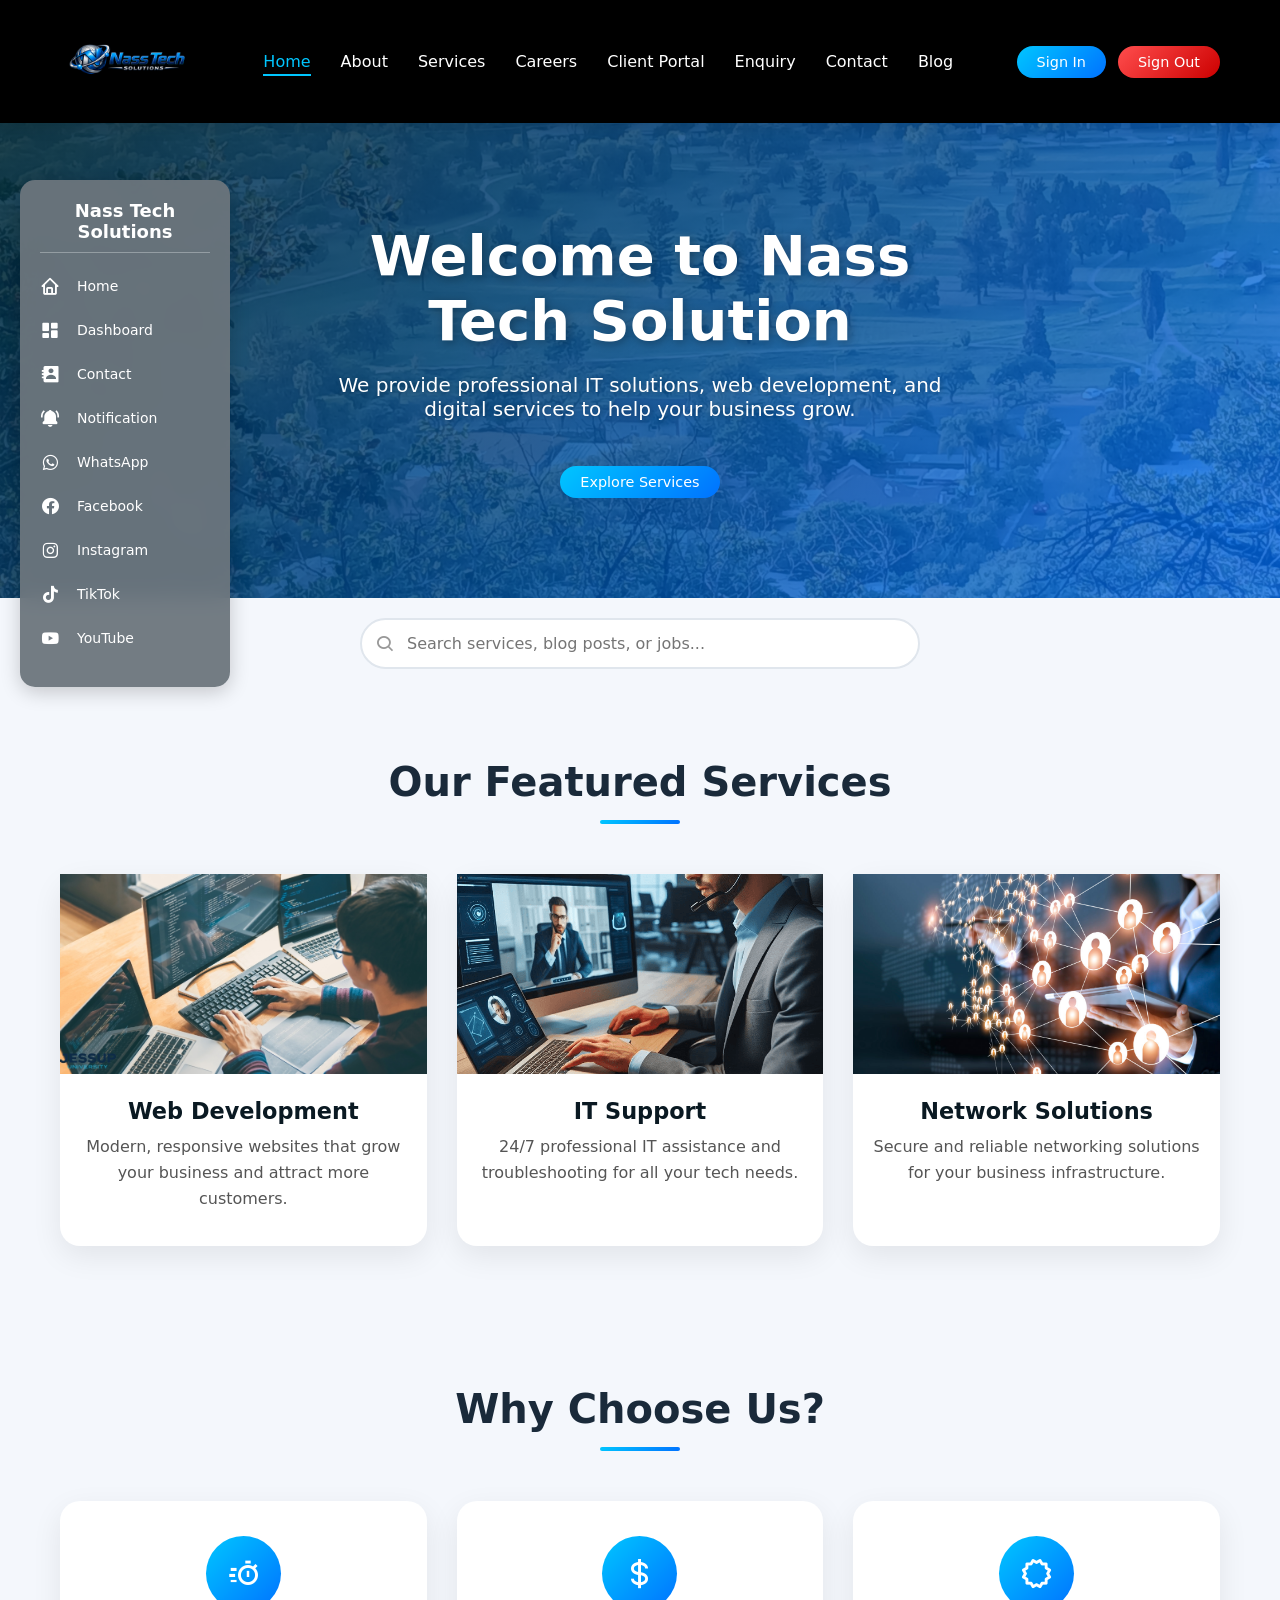
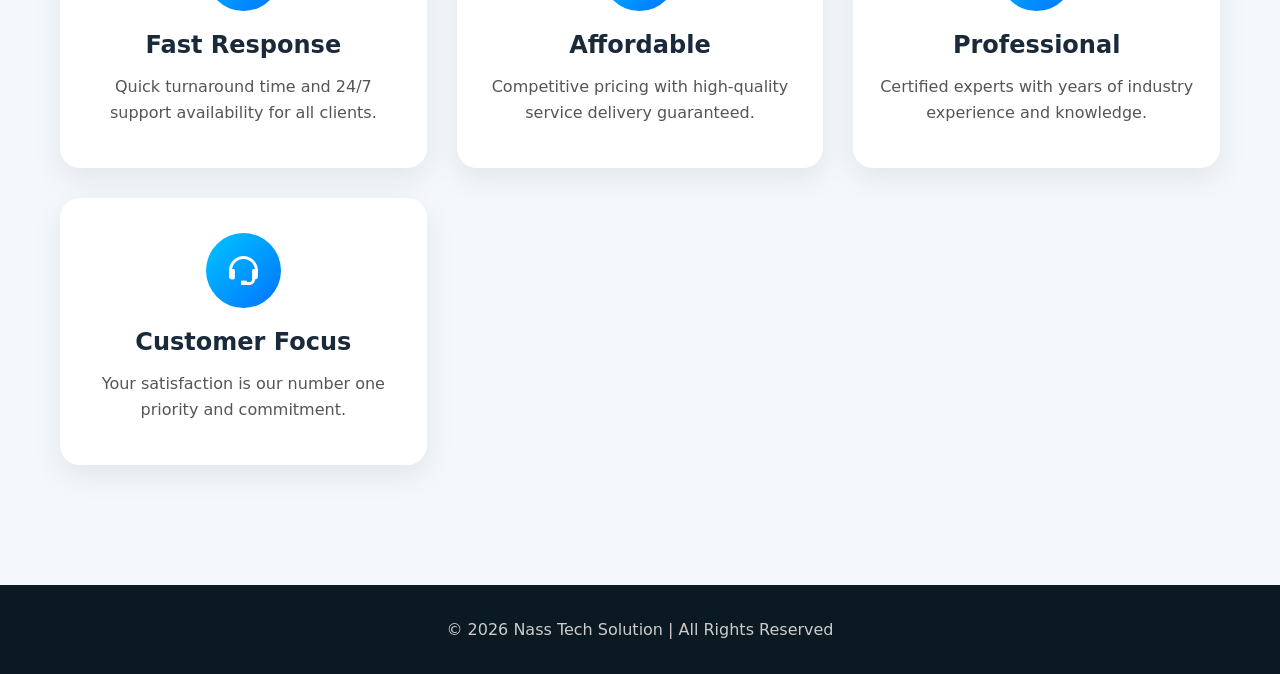
==== commit 0cff37ed: "Update index.html" ====
--- a/index.html
+++ b/index.html
@@ -11,7 +11,7 @@
     
     <meta name="viewport" content="width=device-width, initial-scale=1.0">
     <!-- Ensures proper responsive behavior on mobile devices by setting the viewport width equal to the device's width and initial zoom scale to 1.0. Prevents mobile browsers from scaling down the page -->
-     <meta name="description" content="welcome to our home page!, the page that welcome you in our website(design by Hlalelani Maluleke)">
+     <meta name="description" content="Nass Tech Solution provides professional IT solutions, web development, and 24/7 IT support in South Africa. Fast response, affordable pricing. Contact us today!">
      <meta name="keywords" content=" IT solutions, web development, network solutions, IT support, digital services, tech company, Nass Tech"> 
     
     <title>Nass Tech Solution | Home</title>
@@ -86,7 +86,18 @@
             <!-- Call-to-action button that directs users to the Services page to learn more about offerings -->
         </div>
     </section>
-
+<!-- Search Bar Section -->
+<div class="search-section" style="max-width: 600px; margin: 20px auto; padding: 0 20px;">
+    <div class="search-container" style="position: relative;">
+        <i class='bx bx-search' style="position: absolute; left: 15px; top: 50%; transform: translateY(-50%); font-size: 20px; color: #999;"></i>
+        <input type="text" id="liveSearch" placeholder="Search services, blog posts, or jobs..." 
+               style="width: 100%; padding: 14px 20px 14px 45px; border: 2px solid #e0e6ed; border-radius: 50px; font-size: 16px; transition: all 0.3s;">
+        <button id="clearSearch" style="position: absolute; right: 15px; top: 50%; transform: translateY(-50%); background: none; border: none; cursor: pointer; display: none;">
+            <i class='bx bx-x' style="font-size: 20px; color: #999;"></i>
+        </button>
+    </div>
+    <div id="searchResults" style="margin-top: 10px; font-size: 14px; color: #666; text-align: center;"></div>
+</div>
     <!-- ================= SIDEBAR ================= -->
     <!-- Sidebar navigation panel - typically positioned on the left or right side of the page containing additional navigation links and social media shortcuts -->
     <aside>
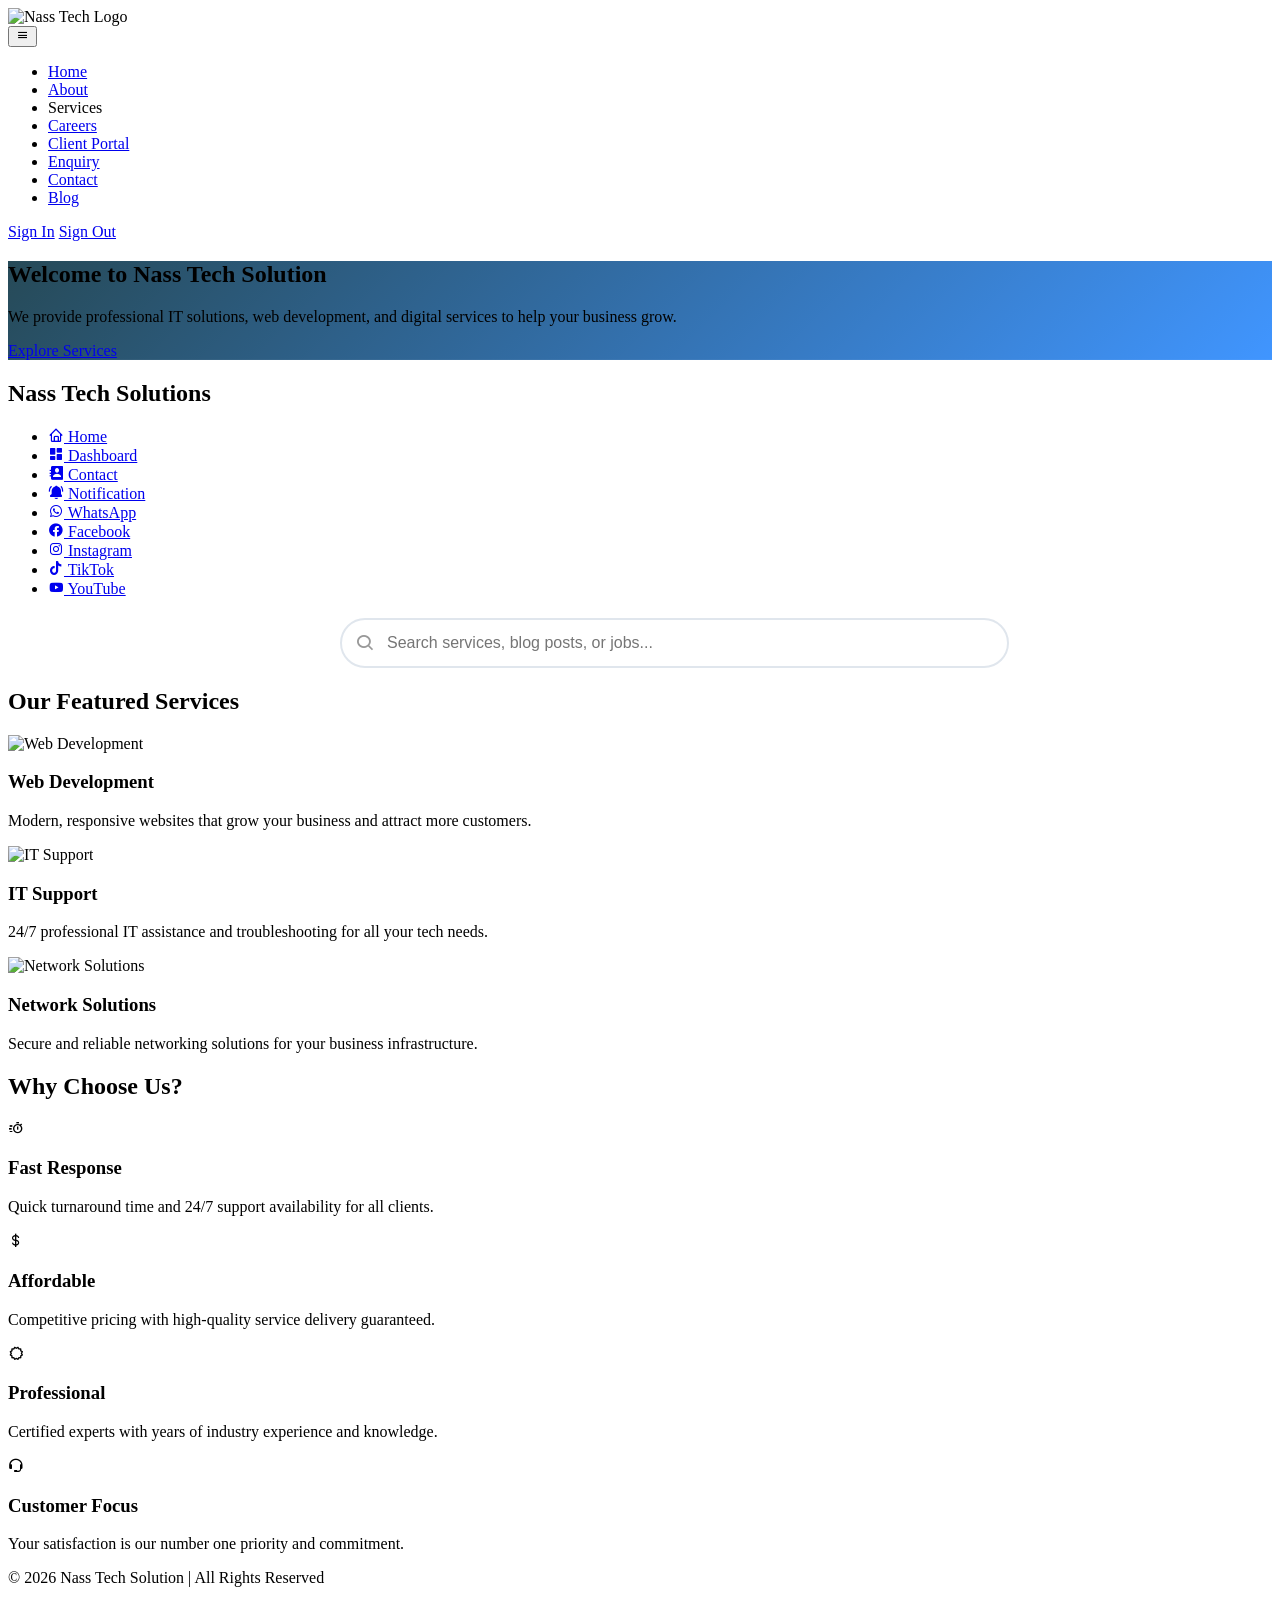
==== commit 854ac9e7: "Add files via upload" ====
--- a/index.html
+++ b/index.html
@@ -29,6 +29,8 @@
 
 <body>
     <!-- Contains all visible content of the web page that users interact with -->
+   
+</button>
 
     <!-- ================= NAVIGATION BAR ================= -->
     <!-- Creates the primary navigation menu at the top of the page for site-wide navigation -->
@@ -47,7 +49,7 @@
             <!-- List item with hyperlink to the Home page. The 'active' class highlights the current page in the navigation menu (typically different color or underline) -->
             <li><a href="about_us.html">About</a></li>
             <!-- Link to the About Us page -->
-            <li><a href="services.html">Services</a></li>
+            <li><a shref="services.html">Services</a></li>
             <!-- Link to the Services page -->
             <li><a href="careers.html">Careers</a></li>
             <!-- Link to the Careers/Jobs page -->
@@ -86,18 +88,7 @@
             <!-- Call-to-action button that directs users to the Services page to learn more about offerings -->
         </div>
     </section>
-<!-- Search Bar Section -->
-<div class="search-section" style="max-width: 600px; margin: 20px auto; padding: 0 20px;">
-    <div class="search-container" style="position: relative;">
-        <i class='bx bx-search' style="position: absolute; left: 15px; top: 50%; transform: translateY(-50%); font-size: 20px; color: #999;"></i>
-        <input type="text" id="liveSearch" placeholder="Search services, blog posts, or jobs..." 
-               style="width: 100%; padding: 14px 20px 14px 45px; border: 2px solid #e0e6ed; border-radius: 50px; font-size: 16px; transition: all 0.3s;">
-        <button id="clearSearch" style="position: absolute; right: 15px; top: 50%; transform: translateY(-50%); background: none; border: none; cursor: pointer; display: none;">
-            <i class='bx bx-x' style="font-size: 20px; color: #999;"></i>
-        </button>
-    </div>
-    <div id="searchResults" style="margin-top: 10px; font-size: 14px; color: #666; text-align: center;"></div>
-</div>
+
     <!-- ================= SIDEBAR ================= -->
     <!-- Sidebar navigation panel - typically positioned on the left or right side of the page containing additional navigation links and social media shortcuts -->
     <aside>
@@ -129,6 +120,18 @@
         </ul>
     </aside>
 
+<!-- Search Bar Section -->
+<div class="search-section" style="max-width: 600px; margin: 20px auto; padding: 0 20px;">
+    <div class="search-container" style="position: relative;">
+        <i class='bx bx-search' style="position: absolute; left: 15px; top: 50%; transform: translateY(-50%); font-size: 20px; color: #999;"></i>
+        <input type="text" id="liveSearch" placeholder="Search services, blog posts, or jobs..." 
+               style="width: 100%; padding: 14px 20px 14px 45px; border: 2px solid #e0e6ed; border-radius: 50px; font-size: 16px; transition: all 0.3s;">
+        <button id="clearSearch" style="position: absolute; right: 15px; top: 50%; transform: translateY(-50%); background: none; border: none; cursor: pointer; display: none;">
+            <i class='bx bx-x' style="font-size: 20px; color: #999;"></i>
+        </button>
+    </div>
+    <div id="searchResults" style="margin-top: 10px; font-size: 14px; color: #666; text-align: center;"></div>
+</div>
     <!-- ================= FEATURED SERVICES SECTION ================= -->
     <!-- Highlights three core services offered by the company in a card-based layout to quickly inform visitors about key offerings -->
     <section class="section">
@@ -355,4 +358,4 @@
 </script>
 <script src="js/script.js"></script>
 </body>
-</html>
+</html>
